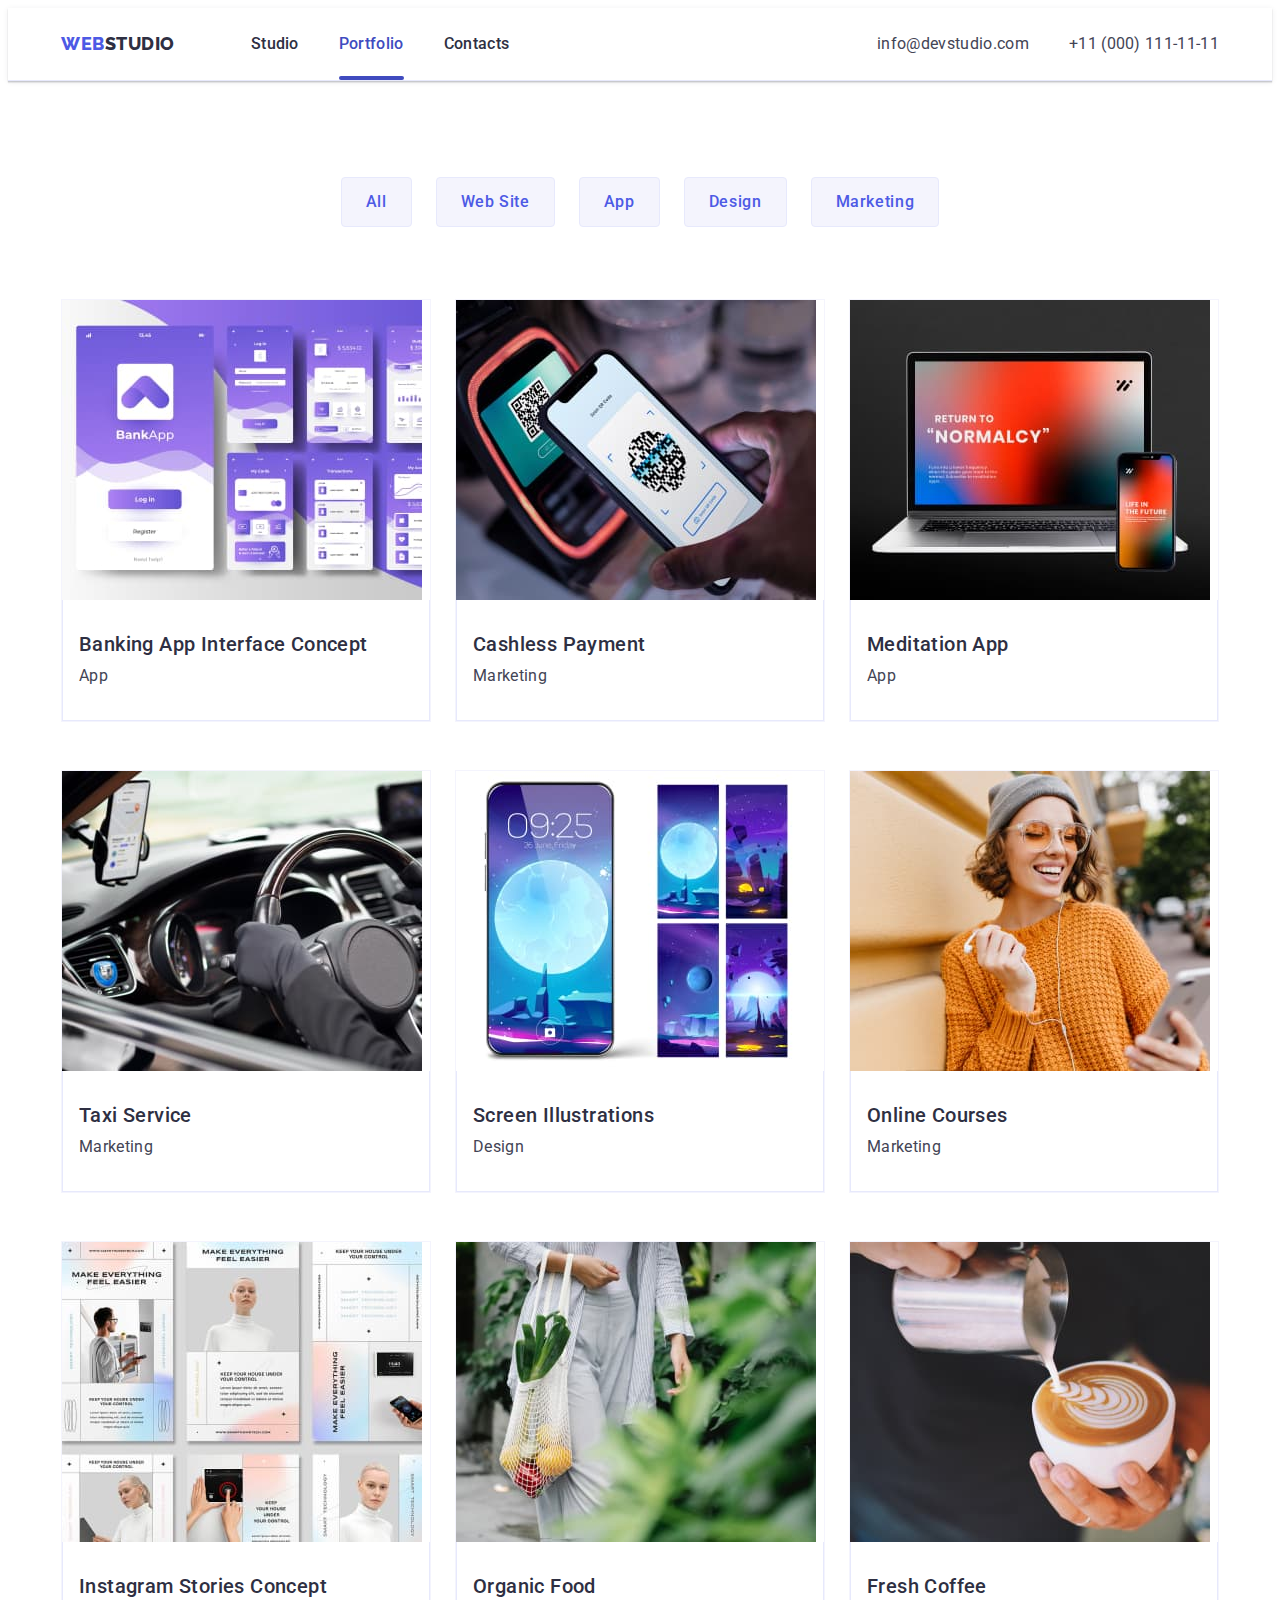
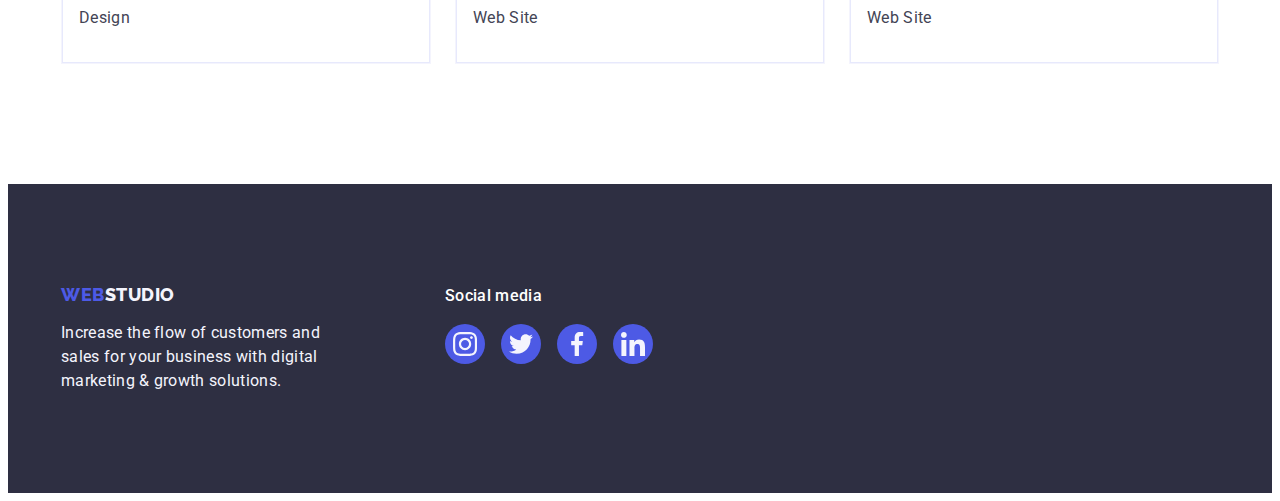
==== portfolio.html @ 3427b92f "Initial commit" ====
<!DOCTYPE html>
<html lang="en">
  <head>
    <meta charset="UTF-8" />
    <meta name="viewport" content="width=device-width, initial-scale=1.0" />
    <title>Портфоліо</title>
    <link rel="preconnect" href="https://fonts.googleapis.com" />
    <link rel="preconnect" href="https://fonts.gstatic.com" crossorigin />
    <link
      href="https://fonts.googleapis.com/css2?family=Raleway:wght@800&family=Roboto:wght@400;500;700;900&display=swap"
      rel="stylesheet" />
    <link
      rel="stylesheet"
      href="https://cdnjs.cloudflare.com/ajax/libs/modern-normalize/2.0.0/modern-normalize.min.css"
      integrity="sha512-4xo8blKMVCiXpTaLzQSLSw3KFOVPWhm/TRtuPVc4WG6kUgjH6J03IBuG7JZPkcWMxJ5huwaBpOpnwYElP/m6wg=="
      crossorigin="anonymous"
      referrerpolicy="no-referrer" />
    <link rel="stylesheet" href="./css/styles.css" />
  </head>
  <body>
    <header class="header">
      <div class="header-container container">
        <nav class="header-nav nav">
          <a href="./index.html" class="logo link"
            >Web<span class="studio-header">Studio</span></a
          >
          <ul class="nav-list list">
            <li>
              <a href="./index.html" class="nav-list-item link">Studio</a>
            </li>
            <li>
              <a href="./portfolio.html" class="nav-list-item current link"
                >Portfolio</a
              >
            </li>
            <li>
              <a href="" class="nav-list-item link">Contacts</a>
            </li>
          </ul>
        </nav>
        <address class="link">
          <ul class="address-list list">
            <li class="address-list-item">
              <a href="mailto:info@devstudio.com" class="contacts-link link"
                >info@devstudio.com</a
              >
            </li>
            <li class="address-list-item">
              <a href="tel:+110001111111" class="contacts-link link"
                >+11 (000) 111-11-11</a
              >
            </li>
          </ul>
        </address>
      </div>
    </header>
    <main>
      <!-- Buttons -->
      <section class="buttons-section">
        <div class="container">
          <h1 class="visually-hidden">Filters</h1>
          <ul class="buttons-section-list list">
            <li>
              <button class="buttons" type="button">All</button>
            </li>
            <li>
              <button class="buttons" type="button">Web Site</button>
              <a href=""></a>
            </li>
            <li>
              <button class="buttons" type="button">App</button><a href=""></a>
            </li>
            <li>
              <button class="buttons" type="button">Design</button
              ><a href=""></a>
            </li>
            <li>
              <button class="buttons" type="button">Marketing</button
              ><a href=""></a>
            </li>
          </ul>
          <!-- Menu -->
          <ul class="menu-section-list card-set list">
            <li class="menu-list-item">
              <a href="" class="card-link link">
                <div class="thumb">
                  <img
                    class="menu-list-img"
                    src="./images/img-1.jpg"
                    alt="Banking App Interface Concept"
                    width="360"
                    height="300" />
                  <p class="overlay">
                    14 Stylish and User-Friendly App Design Concepts · Task
                    Manager App · Calorie Tracker App · Exotic Fruit Ecommerce
                    App · Cloud Storage App
                  </p>
                </div>
                <div class="menu-div">
                  <h2 class="menu-title">Banking App Interface Concept</h2>
                  <p class="menu-title-choice">App</p>
                </div>
              </a>
            </li>
            <li class="menu-list-item">
              <a href="" class="card-link link">
                <div class="thumb">
                  <img
                    class="menu-list-img"
                    src="./images/img-2.jpg"
                    alt="Cashless Payment"
                    width="360"
                    height="300" />
                  <p class="overlay">
                    14 Stylish and User-Friendly App Design Concepts · Task
                    Manager App · Calorie Tracker App · Exotic Fruit Ecommerce
                    App · Cloud Storage App
                  </p>
                </div>
                <div class="menu-div">
                  <h2 class="menu-title">Cashless Payment</h2>
                  <p class="menu-title-choice">Marketing</p>
                </div>
              </a>
            </li>
            <li class="menu-list-item">
              <a href="" class="card-link link">
                <div class="thumb">
                  <img
                    class="menu-list-img"
                    src="./images/img-3.jpg"
                    alt="Meditation App"
                    width="360"
                    height="300" />
                  <p class="overlay">
                    14 Stylish and User-Friendly App Design Concepts · Task
                    Manager App · Calorie Tracker App · Exotic Fruit Ecommerce
                    App · Cloud Storage App
                  </p>
                </div>
                <div class="menu-div">
                  <h2 class="menu-title">Meditation App</h2>
                  <p class="menu-title-choice">App</p>
                </div>
              </a>
            </li>
            <li class="menu-list-item">
              <a href="" class="card-link link">
                <div class="thumb">
                  <img
                    class="menu-list-img"
                    src="./images/img-4.jpg"
                    alt="Taxi Service"
                    width="360"
                    height="300" />
                  <p class="overlay">
                    14 Stylish and User-Friendly App Design Concepts · Task
                    Manager App · Calorie Tracker App · Exotic Fruit Ecommerce
                    App · Cloud Storage App
                  </p>
                </div>
                <div class="menu-div">
                  <h2 class="menu-title">Taxi Service</h2>
                  <p class="menu-title-choice">Marketing</p>
                </div>
              </a>
            </li>
            <li class="menu-list-item">
              <a href="" class="card-link link">
                <div class="thumb">
                  <img
                    class="menu-list-img"
                    src="./images/img-5.jpg"
                    alt="Screen Illustrations"
                    width="360"
                    height="300" />
                  <p class="overlay">
                    14 Stylish and User-Friendly App Design Concepts · Task
                    Manager App · Calorie Tracker App · Exotic Fruit Ecommerce
                    App · Cloud Storage App
                  </p>
                </div>
                <div class="menu-div">
                  <h2 class="menu-title">Screen Illustrations</h2>
                  <p class="menu-title-choice">Design</p>
                </div>
              </a>
            </li>
            <li class="menu-list-item">
              <a href="" class="card-link link">
                <div class="thumb">
                  <img
                    class="menu-list-img"
                    src="./images/img-6.jpg"
                    alt="Online Courses"
                    width="360"
                    height="300" />
                  <p class="overlay">
                    14 Stylish and User-Friendly App Design Concepts · Task
                    Manager App · Calorie Tracker App · Exotic Fruit Ecommerce
                    App · Cloud Storage App
                  </p>
                </div>
                <div class="menu-div">
                  <h2 class="menu-title">Online Courses</h2>
                  <p class="menu-title-choice">Marketing</p>
                </div>
              </a>
            </li>
            <li class="menu-list-item">
              <a href="" class="card-link link">
                <div class="thumb">
                  <img
                    class="menu-list-img"
                    src="./images/img-7.jpg"
                    alt="Instagram Stories Concept"
                    width="360"
                    height="300" />
                  <p class="overlay">
                    14 Stylish and User-Friendly App Design Concepts · Task
                    Manager App · Calorie Tracker App · Exotic Fruit Ecommerce
                    App · Cloud Storage App
                  </p>
                </div>
                <div class="menu-div">
                  <h2 class="menu-title">Instagram Stories Concept</h2>
                  <p class="menu-title-choice">Design</p>
                </div>
              </a>
            </li>
            <li class="menu-list-item">
              <a href="" class="card-link link">
                <div class="thumb">
                  <img
                    class="menu-list-img"
                    src="./images/img-8.jpg"
                    alt="Organic Food"
                    width="360"
                    height="300" />
                  <p class="overlay">
                    14 Stylish and User-Friendly App Design Concepts · Task
                    Manager App · Calorie Tracker App · Exotic Fruit Ecommerce
                    App · Cloud Storage App
                  </p>
                </div>
                <div class="menu-div">
                  <h2 class="menu-title">Organic Food</h2>
                  <p class="menu-title-choice">Web Site</p>
                </div>
              </a>
            </li>
            <li class="menu-list-item">
              <a href="" class="card-link link">
                <div class="thumb">
                  <img
                    class="menu-list-img"
                    src="./images/img-9.jpg"
                    alt="Fresh Coffee"
                    width="360"
                    height="300" />
                  <p class="overlay">
                    14 Stylish and User-Friendly App Design Concepts · Task
                    Manager App · Calorie Tracker App · Exotic Fruit Ecommerce
                    App · Cloud Storage App
                  </p>
                </div>
                <div class="menu-div">
                  <h2 class="menu-title">Fresh Coffee</h2>
                  <p class="menu-title-choice">Web Site</p>
                </div>
              </a>
            </li>
          </ul>
        </div>
      </section>
    </main>
    <footer class="foot-fon">
      <div class="footer-container container">
        <div class="logo-text">
          <a href="./index.html" class="logo-footer link"
            >Web<span class="studio-footer">Studio</span></a
          >
          <p class="footer-text">
            Increase the flow of customers and sales for your business with
            digital marketing & growth solutions.
          </p>
        </div>
        <div class="social-media">
          <p class="social-text">Social media</p>
          <ul class="social-list-footer list">
            <li class="social-footer-item">
              <a
                class="social-footer-link link"
                href="https://instagram.com/"
                target="_blank"
                ><svg class="social-list-icon" width="24" height="24">
                  <use href="./images/icons.svg#icon-instagram"></use></svg
              ></a>
            </li>
            <li class="social-footer-item">
              <a
                class="social-footer-link link"
                href="https://twitter.com/"
                target="_blank"
                ><svg class="social-list-icon" width="24" height="24">
                  <use href="./images/icons.svg#icon-twitter"></use></svg
              ></a>
            </li>
            <li class="social-footer-item">
              <a
                class="social-footer-link link"
                href="https://facebook.com/"
                target="_blank"
                ><svg class="social-list-icon" width="24" height="24">
                  <use href="./images/icons.svg#icon-facebook"></use></svg
              ></a>
            </li>
            <li class="social-footer-item">
              <a
                class="social-footer-link link"
                href="https://ua.linkedin.com/"
                target="_blank"
                ><svg class="social-list-icon" width="24" height="24">
                  <use href="./images/icons.svg#icon-linkedin"></use></svg
              ></a>
            </li>
          </ul>
        </div>
      </div>
    </footer>
  </body>
</html>
---- css/styles.css ----
:root {
  --iris: #4d5ae5;
  --ocean: #404bbf;
  --slate: #434455;
  --cornflower: #e7e9fc;
  --cloud: #f4f4fd;
  --grey: #2e2f42;
  --white: #ffffff;
  --lightslate: #8e8f99;
  --green: #31d0aa;
  --dairy: #fcfcfc;
  --animation: 250ms cubic-bezier(0.4, 0, 0.2, 1);
  /*--indent: 24px;
  --items: 3;*/
}
/*======= Base styles ============ */
body {
  font-family: 'Roboto', sans-serif;
  color: var(--slate);
  background-color: var(--white);
  line-height: 1.5;
  font-size: 16px;
}

.list {
  list-style: none;
  padding: 0;
  margin: 0;
}

.link {
  text-decoration: none;
  font-style: normal;
  color: currentColor;
}
.visually-hidden {
  position: absolute;
  width: 1px;
  height: 1px;
  margin: -1px;
  border: 0;
  padding: 0;
  white-space: nowrap;
  clip-path: inset(100%);
  clip: rect(0 0 0 0);
  overflow: hidden;
}
h1,
h2,
h3,
p {
  margin: 0;
}
.h-two {
  color: var(--grey);
  font-size: 36px;
  font-weight: 700;
  line-height: 1.11;
  letter-spacing: 0.02em;
  text-transform: capitalize;
  text-align: center;
  min-width: 323px;
  margin: 0 auto;
  margin-bottom: 72px;
}
.h-three {
  color: var(--grey);
  background-color: var(--white);
  font-size: 20px;
  font-weight: 500;
  line-height: 1.2;
  letter-spacing: 0.02em;
  margin-bottom: 8px;
}
.container {
  width: 1158px;
  margin: 0 auto;
  padding: 0 15px;
}
.nav {
  display: flex;
  align-items: center;
}
img {
  display: block;
  max-width: 100%;
  height: auto;
}
/* ======== Header styles ======================= */
/* Logo */
.logo {
  display: flex;
  padding: 24px 0;
  align-items: center;
  margin-right: 76px;
  color: var(--iris);
  font-family: 'Raleway', sans-serif;
  font-size: 18px;
  font-weight: 800;
  line-height: 1.17;
  letter-spacing: 0.54px;
  text-transform: uppercase;
}
.header {
  border-bottom: 1px solid var(--cornflower);
  box-shadow: 0px 2px 1px rgba(46, 47, 66, 0.08),
    0px 1px 1px rgba(46, 47, 66, 0.16), 0px 1px 6px rgba(46, 47, 66, 0.08);
}

.header-container {
  display: flex;
  width: 1158px;
  align-items: center;
  justify-content: space-between;
  margin: 0 auto;
}
.header-nav {
}
.studio-header {
  color: var(--grey);
}
/* Navigation on pages */
.nav-list {
  display: flex;
  align-items: center;
  gap: 40px;
  margin-right: auto;
}
.nav-list-item {
  display: block;
  padding: 24px 0;
  position: relative;
  color: var(--grey);
  font-weight: 500;
  line-height: 1.5;
  letter-spacing: 0.02em;
  transition: color var(--animation);
}
.nav-list-item.link:hover,
.nav-list-item.link:focus,
.nav-list-item.link:active,
.nav-list-item.current {
  color: var(--ocean);
}

.nav-list-item::after {
  content: '';
  position: absolute;
  left: 0;
  bottom: 0;
  display: block;
  width: 100%;
  height: 4px;
  border-radius: 2px;
}

.nav-list-item.current::after {
  background-color: var(--ocean);
}
/* Address */
.address-list {
  display: flex;
  gap: 40px;
}
.address-list-item {
  transition: color var(--animation);
}
.contacts-link {
  display: block;
  padding: 24px 0;
  letter-spacing: 0.02em;
  color: var(--slate);
  transition: color var(--animation);
}
.contacts-link.link:hover,
.contacts-link.link:focus {
  color: var(--ocean);
}
.contacts-link.link:active {
  color: var(--ocean);
}
/* ====================================== */
/* ==========Main section================ */
.main-section {
  max-width: 1440px;
  margin: 0 auto;
  background-color: var(--grey);
  background-image: linear-gradient(
      rgba(46, 47, 66, 0.7),
      rgba(46, 47, 66, 0.7)
    ),
    url(../images/people-office.jpg);
  background-size: cover;
  background-repeat: no-repeat;
  background-position: center;
  border: 1px solid #000;
  box-shadow: 0px 4px 4px 0px rgba(0, 0, 0, 0.25);
  padding: 188px 0;
}

.main-section-container {
}
.main-section-title {
  max-width: 496px;
  margin: 0 auto;
  color: var(--white);
  font-size: 56px;
  font-weight: 700;
  line-height: 1.07;
  letter-spacing: 0.02em;
  text-align: center;
}
.main-section-btn {
  display: block;
  min-width: 169px;
  height: 56px;
  padding: 16px 32px;
  margin: 0 auto;
  margin-top: 48px;
  border-radius: 4px;
  border: none;
  font-family: inherit;
  background: var(--iris);
  color: var(--white);
  font-weight: 500;
  font-size: 16px;
  line-height: 1.5;
  letter-spacing: 0.04em;
  cursor: pointer;
  transition: background-color var(--animation);
}
.main-section-btn:hover,
.main-section-btn:focus {
  background: var(--ocean);
  color: var(--white);
}
.main-section-btn:active {
  background: var(--ocean);
  color: var(--white);
}
/* =========================== */
/* =====section-two===== */
.section-two {
  padding: 120px 0;
  margin: 0 auto;
  background: var(--white);
}

.section-two-list {
  display: flex;
  gap: 24px;
}
.section-two-item {
  width: calc((100% - 72px) / 4);
}
.section-two-wrapper {
  display: flex;
  align-items: center;
  justify-content: center;
  width: 264px;
  height: 112px;
  margin-bottom: 8px;
  border-radius: 4px;
  background-color: var(--cloud);
}
.section-two-icon {
}
.principles-discr {
  color: var(--slate);
  font-weight: 400;
  letter-spacing: 0.02em;
}
/* ================================= */
/* =====section-three============ */
.section-three {
  margin: 0 auto;
  padding-bottom: 120px;
}

.section-three-list {
  gap: 24px;
  --indent: 24px;
  --items: 3;
}
.card-set {
  display: flex;
  flex-wrap: nowrap;
  column-gap: var(--indent);
}
.card-set-item {
  flex-basis: calc((100% - var(--indent) * (var(--items) - 1)) / var(--items));
}
.section-three-item {
  border: 0;
}

/* ================================= */
/* ======team-section=============== */
.team-section {
  background-color: var(--cloud);
  padding: 120px 0;
}
.team-section-title {
  color: var(--grey);
  font-size: 36px;
  font-weight: 700;
  line-height: 1.11;
  letter-spacing: 0.02em;
  text-transform: capitalize;
  text-align: center;
  min-width: 162px;
  margin: 0 auto;
  margin-bottom: 72px;
}
.team-section-list {
  --items: 4;
  --indent: 24px;
  gap: 24px;
}
.employee-info {
  padding: 32px 0;
}

.team-section-item {
  background-color: var(--white);
  border: 1px solid var(--cornflower);
  border-top: none;
  border-radius: 0px 0px 4px 4px;
  box-shadow: 0px 2px 1px 0px rgba(46, 47, 66, 0.08),
    0px 1px 1px 0px rgba(46, 47, 66, 0.16),
    0px 1px 6px 0px rgba(46, 47, 66, 0.08);
  width: calc((100% - 72px) / 4);
}
.employee-title {
  color: var(--grey);
  background-color: var(--white);
  font-size: 20px;
  font-weight: 500;
  line-height: 1.2;
  letter-spacing: 0.02em;
  margin-bottom: 8px;
  text-align: center;
}
.employee-job {
  background-color: var(--white);
  font-weight: 400;
  color: var(--slate);
  letter-spacing: 0.02em;
  text-transform: capitalize;
  text-align: center;
  margin-bottom: 8px;
}
.social-list {
  display: flex;
  gap: 24px;
  justify-content: center;
  align-items: center;
}
.social-list-item {
  transition: background-color var(--animation);
}
.social-list-link {
  display: flex;
  justify-content: center;
  align-items: center;
  width: 40px;
  height: 40px;
  background-color: var(--iris);
  border-radius: 50%;
  color: var(--cloud);
  transition: background-color var(--animation);
}
.social-list-link:hover,
.social-list-link:focus {
  background-color: var(--ocean);
  box-shadow: 0px 2px 1px 0px rgba(46, 47, 66, 0.08),
    0px 1px 1px 0px rgba(46, 47, 66, 0.16),
    0px 1px 6px 0px rgba(46, 47, 66, 0.08);
  border-radius: 0 0 4px 4px;
}
.social-list-icon {
  fill: currentColor;
}
/* ================================= */
/* ======customers-section=============== */
.customers-section {
  background-color: var(--white);
  padding: 120px 0;
}
.customers-section-list {
  display: flex;
  gap: 24px;
}
.customers-list-item {
  width: calc((100% - 120px) / 6);
}
.customers-item {
  display: flex;
  align-items: center;
  justify-content: center;
  width: 168px;
  height: 88px;
  border: 1px solid var(--lightslate);
  border-radius: 4px;
  color: var(--lightslate);
  transition: color var(--animation), border-color var(--animation);
}
.customers-icon {
  fill: currentColor;
}

.customers-item:hover,
.customers-item:focus {
  fill: var(--ocean);
  border-color: var(--ocean);
  color: var(--ocean);
}
/* ================================ */
/* =====Buttons====== */
.buttons-section {
  padding-top: 96px;
  padding-bottom: 120px;
}

.buttons {
  font-family: inherit;
  background: var(--cloud);
  color: var(--iris);
  text-align: center;
  font-weight: 500;
  font-size: 16px;
  line-height: 1.5;
  letter-spacing: 0.04em;
  cursor: pointer;
  min-width: 21px;
  min-height: 24px;
  border-radius: 4px;
  border: 1px solid var(--cornflower);
  padding: 12px 24px;
  transition: color var(--animation), background-color var(--animation),
    border-color var(--animation), box-shadow var(--animation);
}

.buttons:hover,
.buttons:focus {
  background: var(--ocean);
  color: var(--white);
  border: 1px solid transparent;
  box-shadow: 0px 2px 2px 0px rgba(0, 0, 0, 0.12),
    0px 2px 1px 0px rgba(0, 0, 0, 0.08), 0px 3px 1px 0px rgba(0, 0, 0, 0.1);
}
.buttons:active {
  background: var(--ocean);
  color: var(--white);
  box-shadow: 0px 2px 2px 0px rgba(0, 0, 0, 0.12),
    0px 2px 1px 0px rgba(0, 0, 0, 0.08), 0px 3px 1px 0px rgba(0, 0, 0, 0.1);
}
.buttons-section-list {
  display: flex;
  gap: 24px;
  justify-content: center;
  margin-bottom: 72px;
}
/* ========================= */
/* ======Menu section======= */

.menu-section-list {
  display: flex;
  flex-wrap: wrap;
  column-gap: 24px;
  row-gap: 48px;
}
.menu-list-item {
  background: var(--white);
  width: calc((100% - 48px) / 3);
  transition: box-shadow var(--animation);
}
.card-link {
  display: block;
  border: 1px solid var(--cloud, #f4f4fd);
  transition: box-shadow var(--animation);
}
.card-link:hover,
.card-link:focus {
  border: none;
  box-shadow: 0px 2px 1px 0px rgba(46, 47, 66, 0.08),
    0px 1px 1px 0px rgba(46, 47, 66, 0.16),
    0px 1px 6px 0px rgba(46, 47, 66, 0.08);
}

.thumb {
  position: relative;
  overflow: hidden;
}
.overlay {
  position: absolute;
  top: 0;
  left: 0;
  width: 100%;
  height: 100%;
  padding: 24px 16px;
  color: var(--cloud);
  background-color: var(--iris);
  transform: translateY(100%);
  transition: transform var(--animation);
  letter-spacing: 0.02em;
  padding: 40px 32px;
}

.card-link:hover .overlay,
.card-link:focus .overlay {
  transform: translateY(0);
}
.menu-list-img {
  display: block;
}
.menu-div {
  padding: 32px 16px;
  border: 1px solid var(--cornflower);
  border-top: none;
}
.menu-div .menu-title {
  color: var(--grey);
  font-size: 20px;
  font-weight: 500;
  line-height: 1.2;
  letter-spacing: 0.02em;
  margin: 0;
  margin-bottom: 8px;
}
.menu-div .menu-title-choice {
  color: var(--slate);
  font-weight: 400;
  letter-spacing: 0.02em;
  margin: 0;
  transition: transform var(--animation);
}
/* ================================ */
/* =====Footer styles============== */
.foot-fon {
  padding-top: 100px;
  padding-bottom: 100px;
  background-color: var(--grey);
}
.footer-container {
  display: flex;
  align-items: baseline;
}
.logo-text {
  margin-right: 120px;
}
.logo-footer {
  display: inline-flex;
  align-items: center;
  margin-bottom: 16px;
  margin-right: 76px;
  color: var(--iris);
  font-family: 'Raleway', sans-serif;
  font-size: 18px;
  font-weight: 800;
  line-height: 1.17;
  letter-spacing: 0.54px;
  text-transform: uppercase;
}
.studio-footer {
  color: var(--cloud);
}
.footer-text {
  max-width: 264px;
  margin: 0;
  color: var(--cloud);
  letter-spacing: 0.02em;
  padding: 0;
}
.social-list-footer {
  display: flex;
  justify-content: center;
  align-items: center;
  gap: 16px;
}
.social-footer-item {
  transition: background-color var(--animation);
}

.social-footer-link {
  display: flex;
  justify-content: center;
  align-items: center;
  width: 40px;
  height: 40px;
  background-color: var(--iris);
  border-radius: 50%;
  color: var(--cloud);
  transition: background-color var(--animation);
}

.social-text {
  color: var(--white);
  font-weight: 500;
  letter-spacing: 0.32px;
  margin-bottom: 16px;
  padding: 0;
}

.social-footer-link:hover,
.social-footer-link:focus {
  background-color: var(--green);
}
/* ================================ */
/* =====Modal window============== */
.backdrop {
  position: fixed;
  top: 0;
  left: 0;
  width: 100%;
  height: 100%;
  background: rgba(46, 47, 66, 0.4);
  transition: opacity var(--animation), visibility var(--animation);
}
.modal {
  position: absolute;
  top: 50%;
  left: 50%;
  width: 408px;
  min-height: 584px;
  border-radius: 4px;
  background-color: var(--dairy);
  box-shadow: 0px 2px 1px 0px rgba(0, 0, 0, 0.2),
    0px 1px 3px 0px rgba(0, 0, 0, 0.12), 0px 1px 1px 0px rgba(0, 0, 0, 0.14);
  opacity: 1;
  transform: translateX(-50%) translateY(-50%);
  transition: transform var(--animation);
}
.modal-btn {
  background-color: var(--cornflower);
  border: 1px solid rgba(0, 0, 0, 0.1);
  padding: 0;
  width: 24px;
  height: 24px;
  display: flex;
  align-items: center;
  justify-content: center;
  position: absolute;
  top: 24px;
  right: 24px;
  border-radius: 50%;
  cursor: pointer;
  transition: background-color var(--animation), border var(--animation);
}
.modal-btn-icon {
  transition: fill var(--animation);
}
.modal-btn:hover,
.modal-btn:focus {
  fill: var(--white);
  background-color: var(--ocean);
  border: none;
}

.backdrop.is-hidden {
  opacity: 0;
  pointer-events: none;
  visibility: hidden;
}
.backdrop.is-hidden .modal {
  opacity: 0;
  transform: translateX(-50%) translateY(-70%);
}
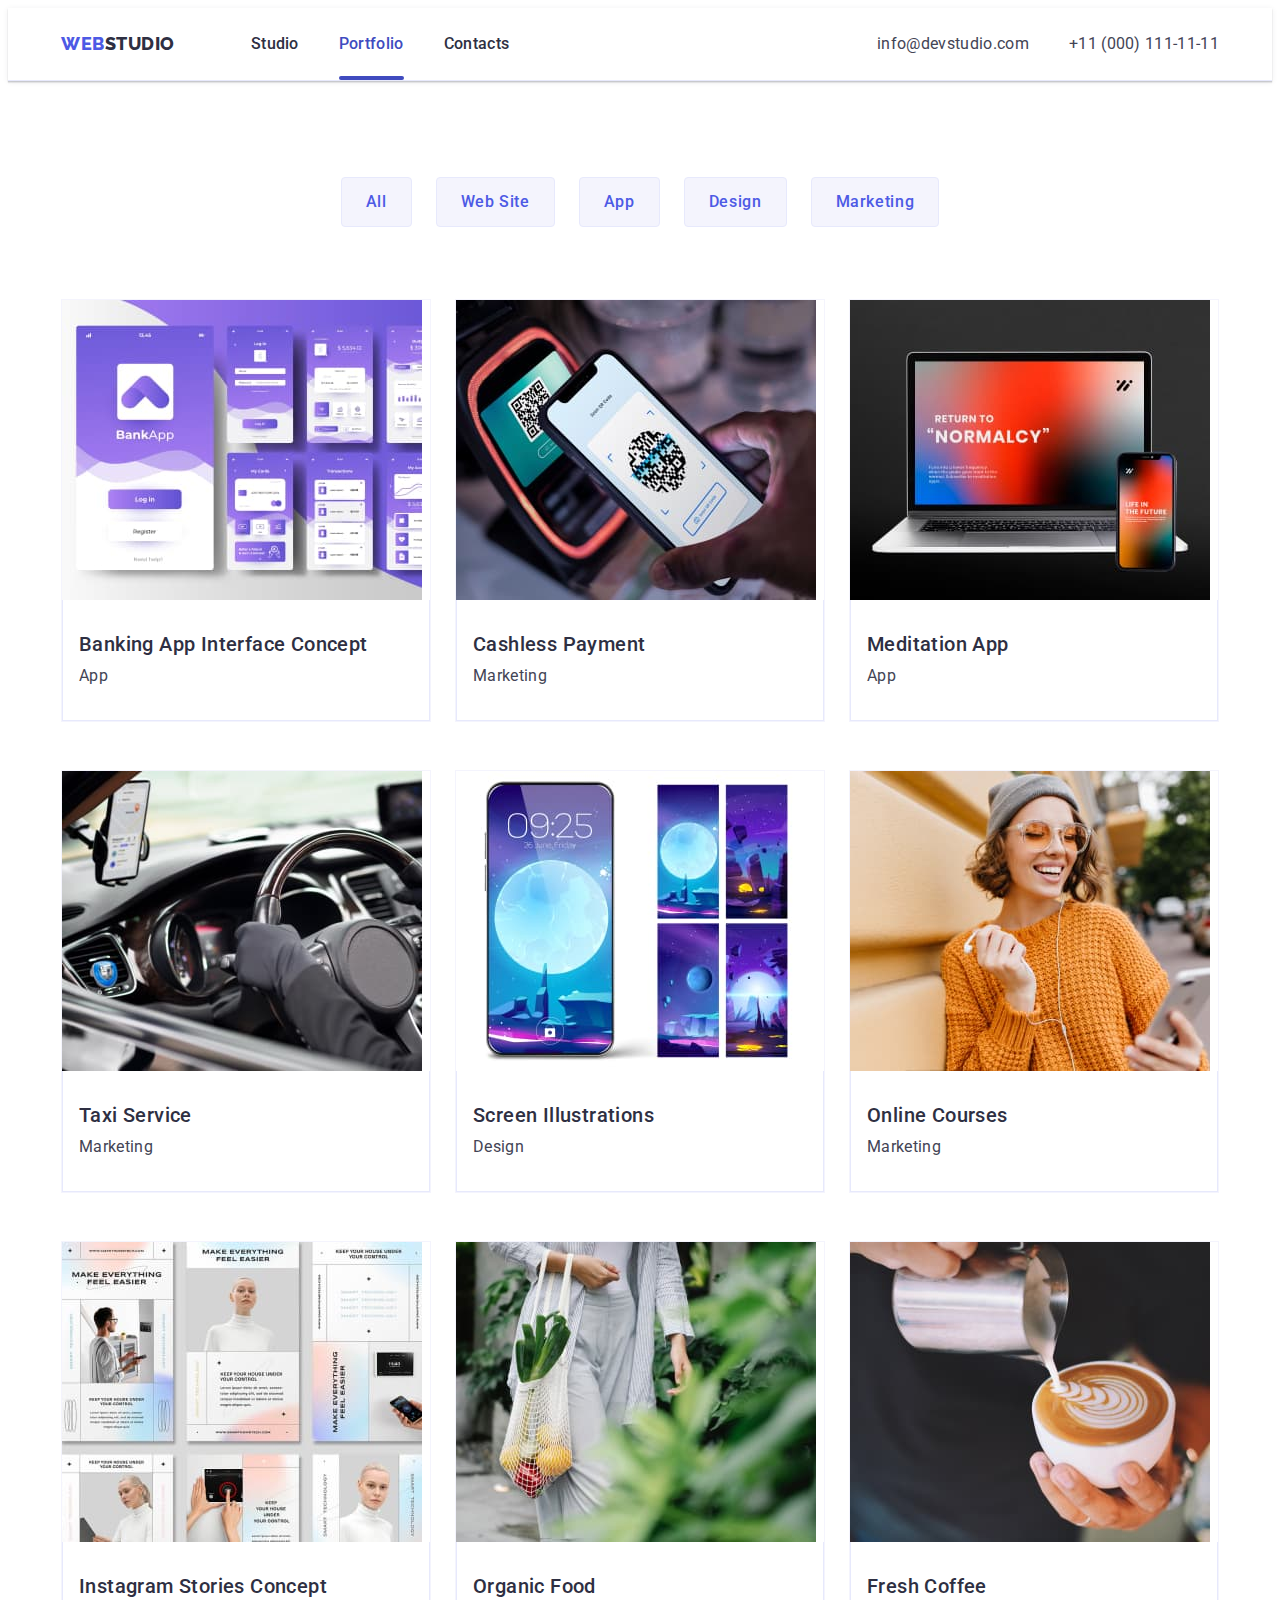
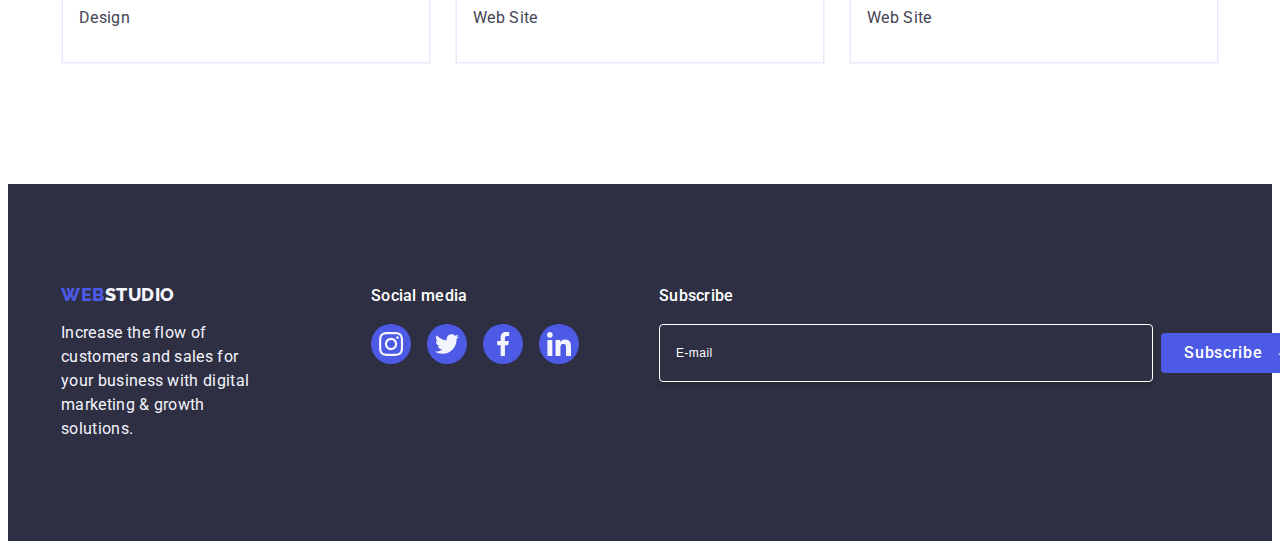
==== commit 537f8226: "first" ====
--- a/portfolio.html
+++ b/portfolio.html
@@ -326,6 +326,22 @@
             </li>
           </ul>
         </div>
+        <div class="footer-button">
+          <p class="social-text">Subscribe</p>
+          <form class="footer-form" name="subscribe_form">
+            <input
+              class="footer-form-input"
+              name="subscribe_email"
+              type="email"
+              placeholder="E-mail" />
+            <button class="footer-btn" type="submit">
+              Subscribe
+              <svg class="footer-btn-icon" width="24" height="24">
+                <use href="./images/icons.svg#icon-email"></use>
+              </svg>
+            </button>
+          </form>
+        </div>
       </div>
     </footer>
   </body>
--- a/css/styles.css
+++ b/css/styles.css
@@ -9,10 +9,8 @@
   --lightslate: #8e8f99;
   --green: #31d0aa;
   --dairy: #fcfcfc;
-  --animation: 250ms cubic-bezier(0.4, 0, 0.2, 1);
-  /*--indent: 24px;
-  --items: 3;*/
-}
+    --animation: 250ms cubic-bezier(0.4, 0, 0.2, 1);
+  }
 /*======= Base styles ============ */
 body {
   font-family: 'Roboto', sans-serif;
@@ -572,6 +570,10 @@
   letter-spacing: 0.02em;
   padding: 0;
 }
+.social-media {
+  margin-right: 80px;
+}
+
 .social-list-footer {
   display: flex;
   justify-content: center;
@@ -606,6 +608,74 @@
 .social-footer-link:focus {
   background-color: var(--green);
 }
+
+/* =====footer form============== */
+.footer-button {
+  margin-left: auto;
+}
+.footer-form {
+  display: flex;
+  align-items: center;
+  gap: 8px;
+}
+.footer-form-input {
+  width: 264px;
+  height: 40px;
+  padding: 8px 212px 8px 16px;
+
+  font-size: 12px;
+  letter-spacing: 0.04em;
+  line-height: 2em;
+  color: var(--white);
+
+  outline: transparent;
+  background-color: transparent;
+
+  border-radius: 4px;
+  border: 1px solid var(--white);
+  box-shadow: 0px 4px 4px 0px rgba(0, 0, 0, 0.15);
+
+  transition: border-color var(--animation);
+}
+.footer-form-input:focus {
+  border-color: var(--ocean);
+}
+.footer-form-input::placeholder {
+  color: var(--white);
+}
+.footer-btn {
+  display: flex;
+  align-items: center;
+  justify-content: center;
+  gap: 16px;
+  min-width: 165px;
+  height: 40px;
+  margin: 0 auto;
+
+  border-radius: 4px;
+  border: none;
+  font-family: inherit;
+  background: var(--iris);
+  color: var(--white);
+  font-weight: 500;
+  font-size: 16px;
+  line-height: 1.5;
+  letter-spacing: 0.04em;
+  cursor: pointer;
+  transition: background-color var(--animation), color var(--animation),
+    box-shadow var(--animation);
+}
+.footer-btn-icon {
+  fill: var(--white);
+}
+
+.footer-btn:hover,
+.footer-btn:focus,
+.footer-btn:active {
+  background: var(--ocean);
+  color: var(--white);
+}
+
 /* ================================ */
 /* =====Modal window============== */
 .backdrop {
@@ -622,6 +692,7 @@
   top: 50%;
   left: 50%;
   width: 408px;
+  padding: 72px 24px 24px 24px;
   min-height: 584px;
   border-radius: 4px;
   background-color: var(--dairy);
@@ -637,6 +708,7 @@
   padding: 0;
   width: 24px;
   height: 24px;
+  bottom: 24px;
   display: flex;
   align-items: center;
   justify-content: center;
@@ -664,5 +736,133 @@
 }
 .backdrop.is-hidden .modal {
   opacity: 0;
-  transform: translateX(-50%) translateY(-70%);
-}
+  transform: translateX(-50%) translateY(-50%);
+}
+
+/* =====Modal form============== */
+.modal-title {
+  display: block;
+  width: 360px;
+  margin-bottom: 16px;
+  font-size: 16px;
+  font-weight: 500;
+  line-height: 1.5;
+  letter-spacing: 0.32px;
+  color: var(--grey);
+}
+
+.modal-form {
+}
+
+.modal-form-label {
+  display: block;
+  margin-bottom: 4px;
+  color: var(--lightslate);
+  font-family: Roboto;
+  font-size: 12px;
+  font-weight: 400;
+  line-height: 1.17;
+  letter-spacing: 0.04em;
+}
+.modal-form-field {
+  position: relative;
+  margin-bottom: 8px;
+}
+
+.modal-form-input,
+.modal-form-comment {
+  width: 100%;
+  padding: 8px 16px;
+
+  font-size: 18px;
+  letter-spacing: 0.04em;
+  border-radius: 4px;
+  border: 1px solid var(--grey);
+
+  outline: transparent;
+
+  transition: border-color var(--animation);
+}
+.modal-form-input {
+  padding-left: 38px;
+}
+.modal-form-comment {
+  font-family: Roboto;
+  font-style: normal;
+  font-weight: 400;
+  letter-spacing: 0.04;
+  font-size: 12px;
+  line-height: 1.17em;
+  width: 100%;
+  height: 120px;
+  margin-bottom: 16px;
+  resize: none;
+}
+/*.modal-form-input::placeholder {
+  opacity: 0;
+  color: var(--grey);
+  transition: opacity var(--animation);
+}
+.modal-form-input:focus::placeholder {
+  opacity: 1;
+}*/
+.modal-form-icon {
+  position: absolute;
+  top: 50%;
+  left: 0;
+  transform: translateX(16px) translateY(-50%);
+
+  transition: border-color var(--animation);
+  fill: var(--grey);
+  border-color: var(--grey);
+  pointer-events: none;
+}
+.modal-form-input:focus,
+.modal-form-comment:focus,
+.modal-form-input:hover,
+.modal-form-comment:hover,
+.modal-form-input:active,
+.modal-form-comment:active {
+  border: 1px solid var(--iris);
+}
+.modal-form-input:focus + .modal-form-icon,
+.modal-form-input:active + .modal-form-icon {
+  fill: var(--iris);
+}
+
+/* ======Agreement========== */
+.modal-form-agreement {
+  font-size: 12px;
+  letter-spacing: 0.04em;
+  line-height: 1.17;
+  color: var(--lightslate);
+}
+
+/*.checkbox:checked + .modal-form-desc {
+  color: var(--ocean);*/
+}
+.agreement-checkbox {
+  color: transparent;
+  display: inline-flex;
+  align-items: center;
+  justify-content: center;
+  margin-right: 8px;
+  width: 16px;
+  height: 16px;
+  stroke-width: 1px;
+  stroke: var(--grey);
+  transition: background-color var(--animation), stroke var(--animation),
+    color var(--animation);
+}
+input[type='checkbox']:checked + .agreement-checkbox {
+  background-color: var(--ocean);
+  stroke: var(--ocean);
+  color: var(--white);
+}
+.agreement-checkbox-icon {
+  fill: currentColor;
+}
+.modal-form-link {
+  line-height: 1.33;
+  color: var(--iris);
+}
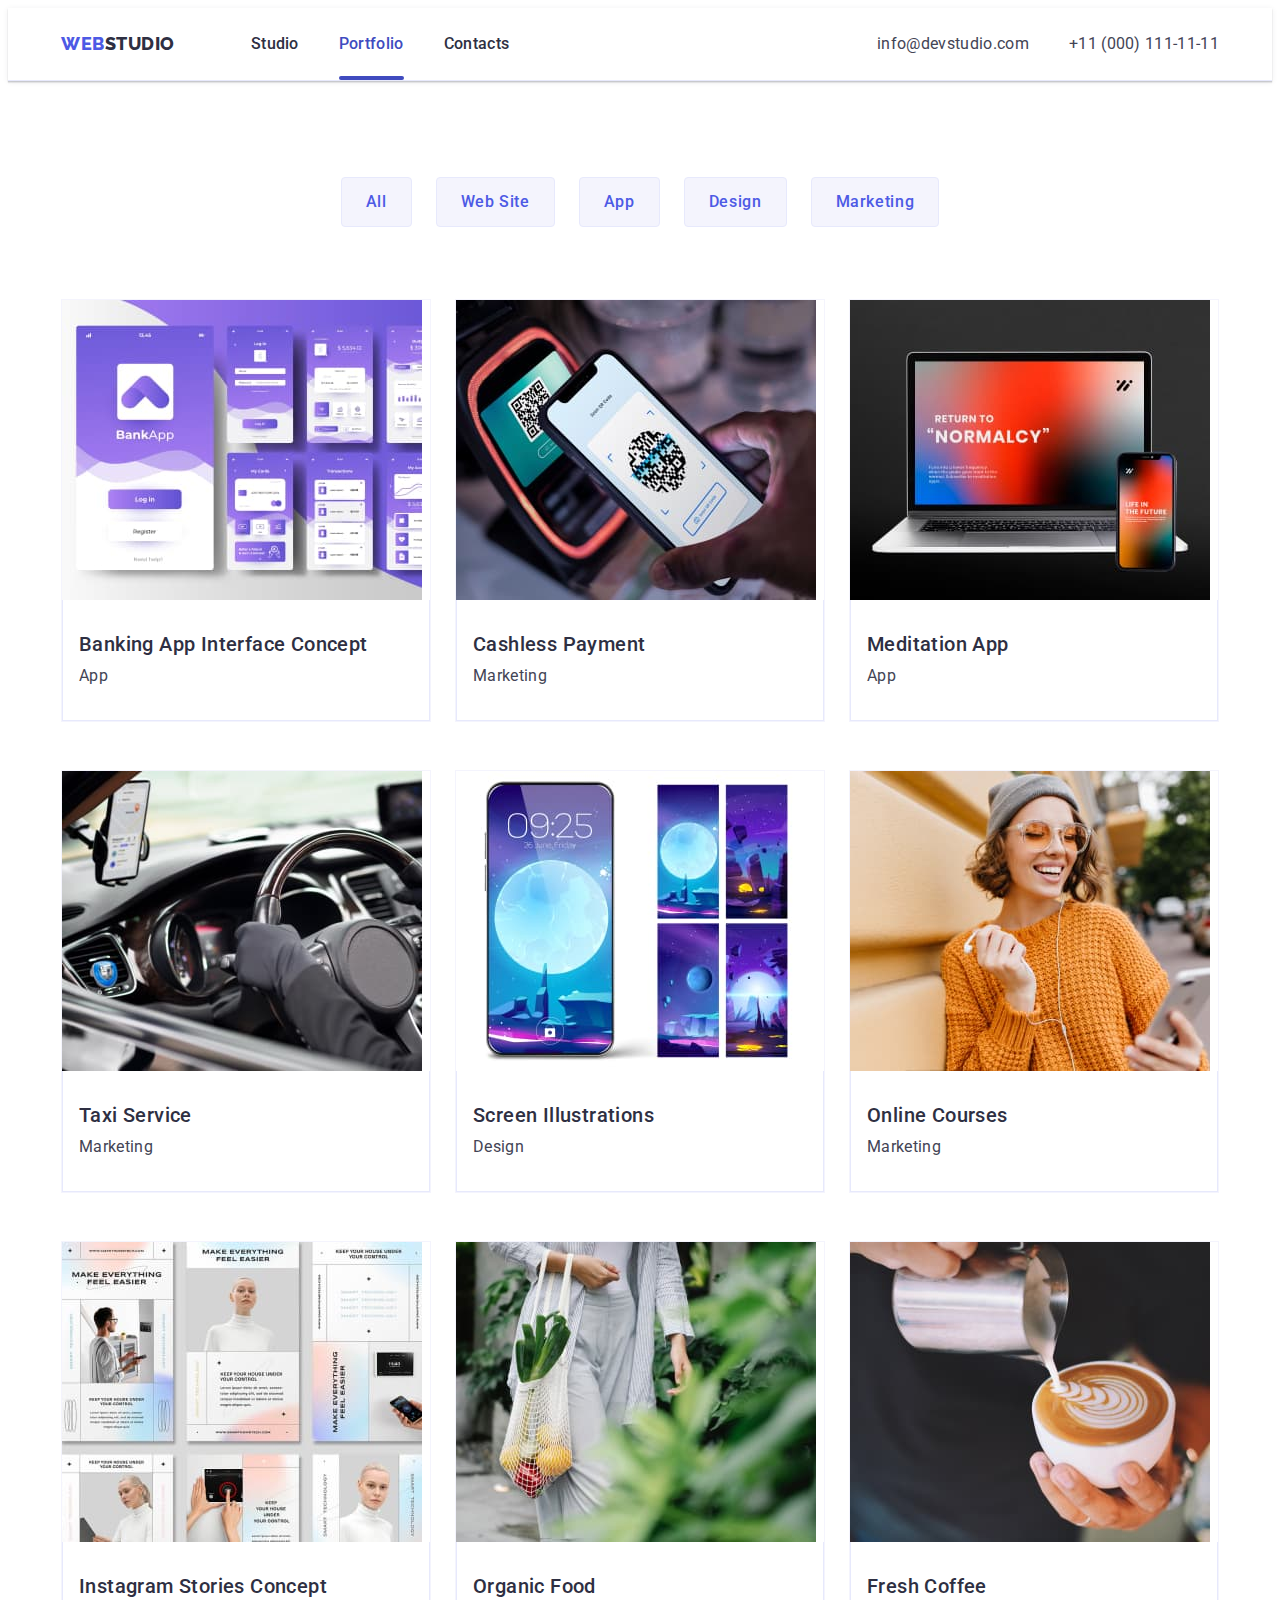
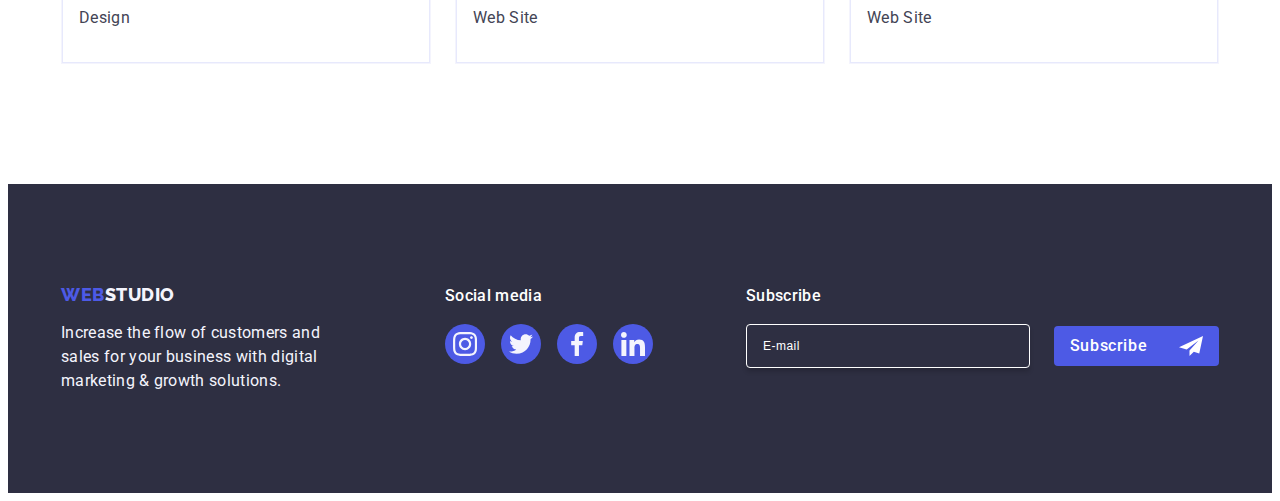
==== commit 5cf7526d: "sproba3" ====
--- a/portfolio.html
+++ b/portfolio.html
@@ -328,12 +328,16 @@
         </div>
         <div class="footer-button">
           <p class="social-text">Subscribe</p>
+
           <form class="footer-form" name="subscribe_form">
-            <input
-              class="footer-form-input"
-              name="subscribe_email"
-              type="email"
-              placeholder="E-mail" />
+            <label class="footer-form-label" for="subscribe-email">
+              <input
+                id="subscribe-email"
+                class="footer-form-input"
+                name="subscribe-email"
+                type="email"
+                placeholder="E-mail"
+            /></label>
             <button class="footer-btn" type="submit">
               Subscribe
               <svg class="footer-btn-icon" width="24" height="24">
--- a/css/styles.css
+++ b/css/styles.css
@@ -9,8 +9,8 @@
   --lightslate: #8e8f99;
   --green: #31d0aa;
   --dairy: #fcfcfc;
-    --animation: 250ms cubic-bezier(0.4, 0, 0.2, 1);
-  }
+  --animation: 250ms cubic-bezier(0.4, 0, 0.2, 1);
+}
 /*======= Base styles ============ */
 body {
   font-family: 'Roboto', sans-serif;
@@ -218,7 +218,7 @@
   border-radius: 4px;
   border: none;
   font-family: inherit;
-  background: var(--iris);
+  background-color: var(--iris);
   color: var(--white);
   font-weight: 500;
   font-size: 16px;
@@ -613,19 +613,21 @@
 .footer-button {
   margin-left: auto;
 }
+.footer-form-label {
+}
 .footer-form {
   display: flex;
   align-items: center;
-  gap: 8px;
+  gap: 24px;
 }
 .footer-form-input {
   width: 264px;
   height: 40px;
-  padding: 8px 212px 8px 16px;
+  padding-left: 16px;
 
   font-size: 12px;
   letter-spacing: 0.04em;
-  line-height: 2em;
+  line-height: 1.5;
   color: var(--white);
 
   outline: transparent;
@@ -667,6 +669,7 @@
 }
 .footer-btn-icon {
   fill: var(--white);
+  margin-left: 16px;
 }
 
 .footer-btn:hover,
@@ -747,13 +750,19 @@
   font-size: 16px;
   font-weight: 500;
   line-height: 1.5;
-  letter-spacing: 0.32px;
+  letter-spacing: 0.02em;
   color: var(--grey);
+  text-align: center;
 }
 
 .modal-form {
 }
-
+.modal-form-item {
+  margin-bottom: 8px;
+}
+.modal-form-part {
+  margin-bottom: 16px;
+}
 .modal-form-label {
   display: block;
   margin-bottom: 4px;
@@ -769,34 +778,37 @@
   margin-bottom: 8px;
 }
 
-.modal-form-input,
-.modal-form-comment {
+.modal-form-input {
   width: 100%;
-  padding: 8px 16px;
-
+  height: 40px;
+  padding-left: 38px;
   font-size: 18px;
   letter-spacing: 0.04em;
   border-radius: 4px;
-  border: 1px solid var(--grey);
-
+  border: 1px solid rgba(46, 47, 66, 0.4);
   outline: transparent;
+  background-color: transparent;
 
   transition: border-color var(--animation);
 }
-.modal-form-input {
-  padding-left: 38px;
-}
+
 .modal-form-comment {
-  font-family: Roboto;
-  font-style: normal;
-  font-weight: 400;
-  letter-spacing: 0.04;
+  width: 100%;
+  height: 120px;
   font-size: 12px;
   line-height: 1.17em;
-  width: 100%;
-  height: 120px;
-  margin-bottom: 16px;
+  letter-spacing: 0.04em;
+  color: rgba(46, 47, 66, 0.4);
+  border: 1px solid rgba(46, 47, 66, 0.4);
+  border-radius: 4px;
+  background-color: transparent;
+  padding: 8px 16px;
+  outline: transparent;
   resize: none;
+  transition: border-color var(--animation);
+}
+.modal-form-comment:focus {
+  border-color: var(--iris);
 }
 /*.modal-form-input::placeholder {
   opacity: 0;
@@ -809,13 +821,10 @@
 .modal-form-icon {
   position: absolute;
   top: 50%;
-  left: 0;
-  transform: translateX(16px) translateY(-50%);
-
-  transition: border-color var(--animation);
-  fill: var(--grey);
-  border-color: var(--grey);
-  pointer-events: none;
+  left: 16px;
+  transform: translateY(-50%);
+
+  transition: fill var(--animation);
 }
 .modal-form-input:focus,
 .modal-form-comment:focus,
@@ -823,7 +832,7 @@
 .modal-form-comment:hover,
 .modal-form-input:active,
 .modal-form-comment:active {
-  border: 1px solid var(--iris);
+  border-color: var(--iris);
 }
 .modal-form-input:focus + .modal-form-icon,
 .modal-form-input:active + .modal-form-icon {
@@ -831,38 +840,37 @@
 }
 
 /* ======Agreement========== */
+.modal-form-agree {
+  margin-bottom: 24px;
+}
 .modal-form-agreement {
+  display: block;
   font-size: 12px;
   letter-spacing: 0.04em;
   line-height: 1.17;
   color: var(--lightslate);
 }
 
-/*.checkbox:checked + .modal-form-desc {
-  color: var(--ocean);*/
-}
 .agreement-checkbox {
-  color: transparent;
-  display: inline-flex;
-  align-items: center;
-  justify-content: center;
-  margin-right: 8px;
   width: 16px;
   height: 16px;
-  stroke-width: 1px;
-  stroke: var(--grey);
-  transition: background-color var(--animation), stroke var(--animation),
-    color var(--animation);
+  border: 1px solid rgba(46, 47, 66, 0.4);
+  border-radius: 2px;
+  transition: background-color var(--animation), border var(--animation),
+    fill var(--animation);
+  display: inline-flex;
+  align-items: center;
+  justify-content: center;
+  fill: transparent;
 }
 input[type='checkbox']:checked + .agreement-checkbox {
   background-color: var(--ocean);
-  stroke: var(--ocean);
-  color: var(--white);
+  border: none;
+  fill: var(--cloud);
 }
 .agreement-checkbox-icon {
   fill: currentColor;
 }
 .modal-form-link {
-  line-height: 1.33;
   color: var(--iris);
 }
